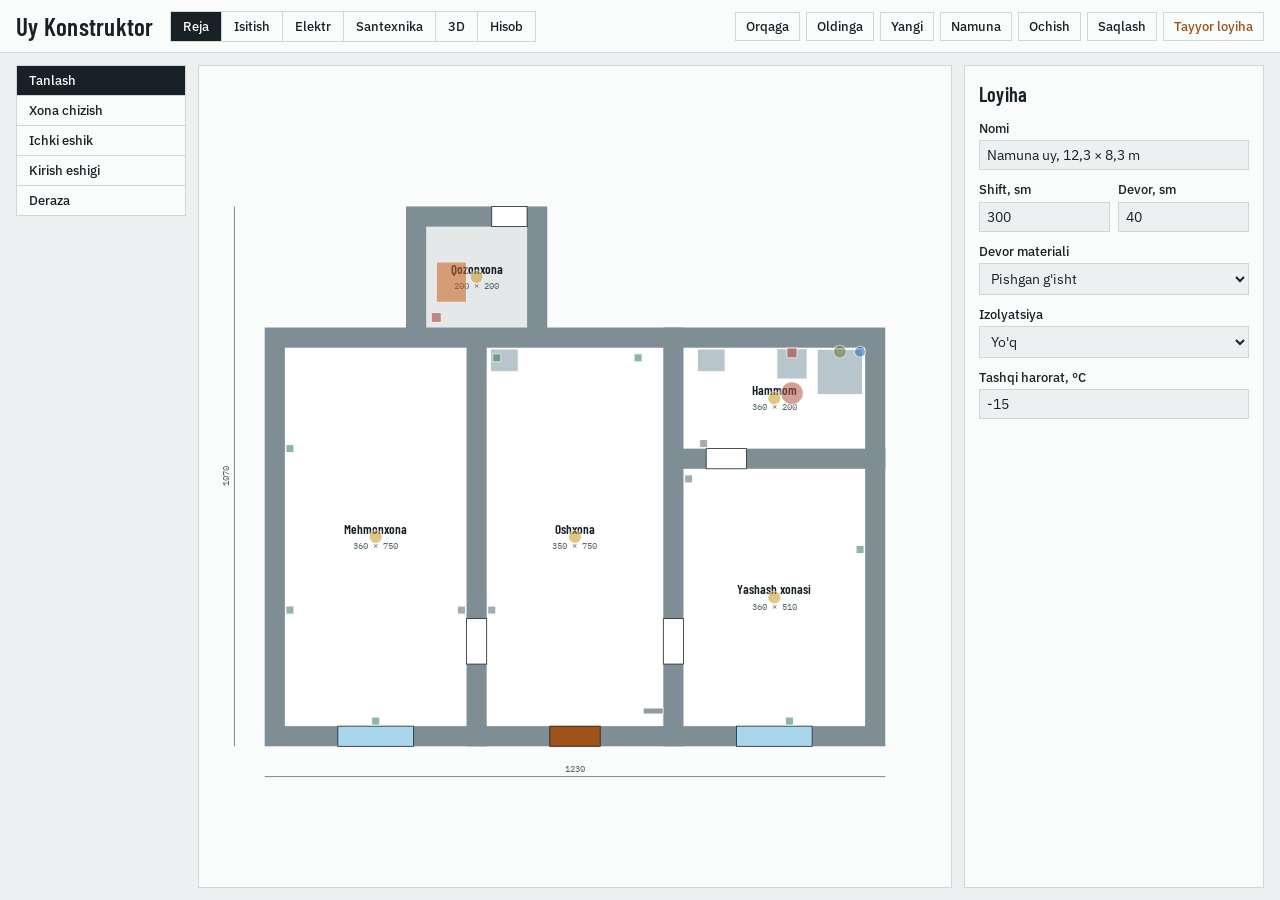
==== index.html @ 4ef57d8b "Add house constructor site Plan editor with heating, electrical and plumbing design, 3D view, bill o" ====
<!doctype html>
<html lang="uz">
<head>
<meta charset="utf-8">
<meta name="viewport" content="width=device-width,initial-scale=1">
<title>Uy Konstruktor</title>
<meta name="description" content="Uy rejasi, isitish, elektr va santexnika tizimlarini loyihalash konstruktori.">
<link rel="preconnect" href="https://fonts.googleapis.com">
<link rel="stylesheet" href="https://fonts.googleapis.com/css2?family=Barlow+Condensed:wght@500;600&family=IBM+Plex+Mono:wght@400;500&family=IBM+Plex+Sans:wght@400;500;600&display=swap">
<link rel="stylesheet" href="css/style.css">
</head>
<body>
<header class="top">
  <h1>Uy Konstruktor</h1>
  <nav class="seg" id="tabs" aria-label="Bo'limlar">
    <button data-t="plan" aria-pressed="true">Reja</button>
    <button data-t="heat" aria-pressed="false">Isitish</button>
    <button data-t="elec" aria-pressed="false">Elektr</button>
    <button data-t="plumb" aria-pressed="false">Santexnika</button>
    <button data-t="view3d" aria-pressed="false">3D</button>
    <button data-t="report" aria-pressed="false">Hisob</button>
  </nav>
  <div class="acts">
    <button id="undo" title="Ctrl+Z">Orqaga</button>
    <button id="redo">Oldinga</button>
    <button id="new">Yangi</button>
    <button id="sample">Namuna</button>
    <button id="import">Ochish</button>
    <button id="export">Saqlash</button>
    <a href="namuna/">Tayyor loyiha</a>
    <input type="file" id="file" accept=".json" hidden>
  </div>
</header>

<main class="work">
  <div class="seg col" id="tools"></div>
  <div class="canvas">
    <div id="planWrap"><svg id="plan" role="application" aria-label="Uy rejasi muharriri"></svg></div>
    <div id="view3dWrap" hidden>
      <div id="gl"></div>
      <div class="over">
        <div class="seg" id="modes">
          <button data-m="cut" aria-pressed="true">Kesim</button>
          <button data-m="ghost" aria-pressed="false">Faqat tizimlar</button>
          <button data-m="full" aria-pressed="false">To'liq uy</button>
        </div>
        <label class="chk"><input type="checkbox" id="o-heat" checked> Isitish</label>
        <label class="chk"><input type="checkbox" id="o-elec" checked> Elektr</label>
        <label class="chk"><input type="checkbox" id="o-plumb" checked> Santexnika</label>
      </div>
      <p id="view3dErr" hidden></p>
    </div>
    <div id="reportWrap" hidden>
      <div class="rephead">
        <h2>Materiallar va narx</h2>
        <button id="print">Chop etish</button>
      </div>
      <p class="hint">Hajmlar loyihadan olinadi. Material narxini o'zingiz yozasiz. Ish haqi taxminiy, ustalar aytgan narx bilan almashtiring.</p>
      <div id="report"></div>
    </div>
  </div>
  <aside id="side"></aside>
</main>
<script src="vendor/three.min.js"></script>
<script src="vendor/OrbitControls.js"></script>
<script type="module" src="js/app.js"></script>
</body>
</html>
---- css/style.css ----
/* Muhandislik varag'i: sovuq kulrang fon, mis urg'u, quvur ranglari ma'noli. */
:root {
  --bg: #edf0f0; --panel: #fafbfb; --fg: #172126; --muted: #56666d; --line: #cdd6d9;
  --accent: #9c5219; --hot: #cc3226; --cold: #1c69ba; --sew: #6e7b3c; --elec: #b98a10;
  --good: #1f7a4d; --bad: #b3261e; --wall: #7f8e95; --room: #fff; --coldroom: #e4e8e8;
  --display: "Barlow Condensed", "Arial Narrow", sans-serif;
  --body: "IBM Plex Sans", "Segoe UI", sans-serif;
  --mono: "IBM Plex Mono", Consolas, monospace;
}
@media (prefers-color-scheme: dark) {
  :root {
    --bg: #11181b; --panel: #182226; --fg: #e6ecee; --muted: #97a7ae; --line: #2e3c42;
    --accent: #e3a06a; --hot: #f2695c; --cold: #62abf0; --sew: #b4c275; --elec: #e6c15a;
    --good: #62c995; --bad: #f2857b; --wall: #5d6e75; --room: #1f2b30; --coldroom: #27343a; color-scheme: dark;
  }
}
* { box-sizing: border-box; }
html, body { height: 100%; }
body { margin: 0; background: var(--bg); color: var(--fg); font: 14px/1.45 var(--body); display: flex; flex-direction: column; }
h1, h2, h3 { font-family: var(--display); font-weight: 600; margin: 0; letter-spacing: .01em; }
h1 { font-size: 25px; white-space: nowrap; }
h2 { font-size: 20px; }
h3 { font-size: 16px; }
.top { display: flex; flex-wrap: wrap; align-items: center; gap: 8px 16px; padding: 8px 16px; background: var(--panel); border-bottom: 1px solid var(--line); }
.seg { display: flex; flex-wrap: wrap; background: var(--panel); border: 1px solid var(--line); }
.seg button { all: unset; cursor: pointer; padding: 6px 12px; font: 500 13px var(--body); color: var(--fg); display: flex; align-items: center; gap: 7px; }
.seg button + button { border-left: 1px solid var(--line); }
.seg button[aria-pressed="true"] { background: var(--fg); color: var(--panel); }
.seg button:focus-visible, .acts button:focus-visible, input:focus-visible, select:focus-visible { outline: 2px solid var(--accent); outline-offset: 1px; }
.seg.col { flex-direction: column; flex-wrap: nowrap; align-self: start; }
.seg.col button + button { border-left: 0; border-top: 1px solid var(--line); }
.seg i { width: 10px; height: 10px; flex: none; }
.acts { margin-left: auto; display: flex; flex-wrap: wrap; gap: 6px; }
.acts button, .acts a, .rephead button { font: 500 13px var(--body); padding: 5px 10px; background: transparent; color: var(--fg); border: 1px solid var(--line); cursor: pointer; text-decoration: none; }
.acts a { color: var(--accent); }
.work { flex: 1; min-height: 0; display: grid; grid-template-columns: 170px minmax(0, 1fr) 300px; gap: 12px; padding: 12px 16px; }
.work.noside { grid-template-columns: minmax(0, 1fr); }
.work.noside #side, .work.noside #tools { display: none; }
#tools[hidden] { display: none; }
.work:has(#tools[hidden]) { grid-template-columns: minmax(0, 1fr) 300px; }
.work.noside:has(#tools[hidden]) { grid-template-columns: minmax(0, 1fr); }
.canvas { min-width: 0; min-height: 0; position: relative; background: var(--panel); border: 1px solid var(--line); overflow: hidden; }
#planWrap, #view3dWrap, #gl { position: absolute; inset: 0; }
#plan { width: 100%; height: 100%; display: block; touch-action: none; cursor: crosshair; font-family: var(--body); }
[hidden] { display: none !important; }
#reportWrap { position: absolute; inset: 0; overflow: auto; padding: 16px; display: block; }
.rephead { display: flex; justify-content: space-between; align-items: center; margin-bottom: 4px; }
.over { position: absolute; top: 10px; left: 10px; display: flex; flex-wrap: wrap; gap: 6px; align-items: center; }
.over .chk { background: var(--panel); border: 1px solid var(--line); padding: 5px 8px; }
#view3dErr { position: absolute; left: 50%; top: 50%; transform: translate(-50%, -50%); margin: 0; background: var(--panel); border: 1px solid var(--bad); padding: 12px 14px; max-width: 80%; }
aside { min-width: 0; overflow: auto; background: var(--panel); border: 1px solid var(--line); padding: 14px; display: flex; flex-direction: column; gap: 10px; }
.f { display: grid; gap: 3px; min-width: 0; }
.f label { font-size: 12.5px; font-weight: 500; }
.row { display: grid; grid-template-columns: 1fr 1fr; gap: 8px; }
input:not([type=checkbox]), select { font: 14px var(--body); padding: 5px 7px; background: var(--bg); color: var(--fg); border: 1px solid var(--line); border-radius: 0; width: 100%; min-width: 0; }
.chk { display: flex; gap: 6px; align-items: center; font-size: 13px; }
.del { font: 500 13px var(--body); padding: 6px; background: transparent; color: var(--bad); border: 1px solid var(--bad); cursor: pointer; }
.u { display: grid; grid-template-columns: auto 1fr; gap: 2px 10px; font-size: 13px; margin: 0; }
.u dt { color: var(--muted); } .u dd { margin: 0; text-align: right; font-family: var(--mono); font-size: 12.5px; }
.good { color: var(--good); font-weight: 600; margin: 0; } .bad { color: var(--bad); font-weight: 600; margin: 0; }
.warn { margin: 0; padding-left: 16px; color: var(--bad); font-size: 13px; }
.hint { color: var(--muted); font-size: 13px; margin: 0 0 10px; }
.mini, .rep { border-collapse: collapse; width: 100%; font-size: 12.5px; font-variant-numeric: tabular-nums; }
.mini th, .mini td { padding: 3px 4px; border-bottom: 1px solid var(--line); text-align: right; }
.mini th { color: var(--muted); font-weight: 500; }
.mini th:first-child, .mini td:first-child { text-align: left; padding-left: 0; }
.rep { font-size: 14px; margin-top: 10px; }
.rep th { color: var(--muted); font-size: 12.5px; font-weight: 500; text-align: right; padding: 6px 8px; border-bottom: 1px solid var(--fg); }
.rep td { padding: 4px 8px; border-bottom: 1px solid var(--line); text-align: right; }
.rep th:first-child, .rep td:first-child { text-align: left; padding-left: 0; }
.rep td:nth-child(2), .rep th:nth-child(2) { text-align: left; color: var(--muted); }
.rep td.grp { font-weight: 600; text-align: left; padding: 14px 0 4px; color: var(--fg); }
.rep input { width: 120px; text-align: right; font-family: var(--mono); }
.kpis { display: grid; grid-template-columns: repeat(3, minmax(0, 1fr)); border-block: 1px solid var(--line); }
.kpi { padding: 10px 14px 10px 0; } .kpi + .kpi { padding-left: 14px; border-left: 1px solid var(--line); }
.kpi span { display: block; font-size: 12.5px; color: var(--muted); }
.kpi b { font: 600 28px/1.15 var(--display); } .kpi small { font: 500 14px var(--body); color: var(--muted); margin-left: 4px; }

/* Reja */
#plan .w { fill: var(--wall); }
#plan .r { fill: var(--room); stroke: none; cursor: move; }
#plan .r.cold { fill: var(--coldroom); }
#plan .r.s { fill: color-mix(in srgb, var(--accent) 14%, var(--room)); }
#plan .rn { font: 600 26px var(--display); fill: var(--fg); text-anchor: middle; pointer-events: none; }
#plan .rs { font: 400 17px var(--mono); fill: var(--muted); text-anchor: middle; pointer-events: none; }
#plan .op { stroke: var(--fg); stroke-width: 1.5; cursor: ew-resize; }
#plan .op.window { fill: #a9d6ea; }
#plan .op.door { fill: var(--room); }
#plan .op.entry { fill: var(--accent); }
#plan .op.s, #plan .it.s { stroke: var(--accent); stroke-width: 5; }
#plan .it { stroke: var(--panel); stroke-width: 2; cursor: move; }
#plan .it.dim { opacity: .55; cursor: default; }
#plan .hd { fill: var(--accent); stroke: var(--panel); stroke-width: 2; cursor: pointer; }
#plan .pv { fill: color-mix(in srgb, var(--accent) 20%, transparent); stroke: var(--accent); stroke-width: 3; stroke-dasharray: 10 8; }
#plan .dm { stroke: var(--muted); stroke-width: 1.5; }
#plan .dt { font: 400 18px var(--mono); fill: var(--muted); text-anchor: middle; }
#plan polyline { fill: none; pointer-events: none; stroke-linejoin: round; }
#plan .ph { stroke: var(--hot); stroke-width: 4; }
#plan .pc { stroke: var(--cold); stroke-width: 4; }
#plan .ps { stroke: var(--sew); }
#plan .pe { stroke: var(--elec); stroke-width: 3; }
#plan .rad { fill: var(--panel); stroke: var(--fg); stroke-width: 2.5; }
#plan .rl { font: 500 16px var(--mono); fill: var(--fg); text-anchor: middle; pointer-events: none; }

@media (max-width: 900px) {
  body { height: auto; }
  .work, .work:has(#tools[hidden]) { grid-template-columns: minmax(0, 1fr); }
  .seg.col { flex-direction: row; flex-wrap: wrap; }
  .canvas { height: 62vh; }
  aside { overflow: visible; }
}
@media print {
  .top, #tools, aside, .rephead button { display: none !important; }
  body { background: #fff; color: #000; }
  .canvas { border: 0; overflow: visible; }
  #reportWrap { position: static; }
}
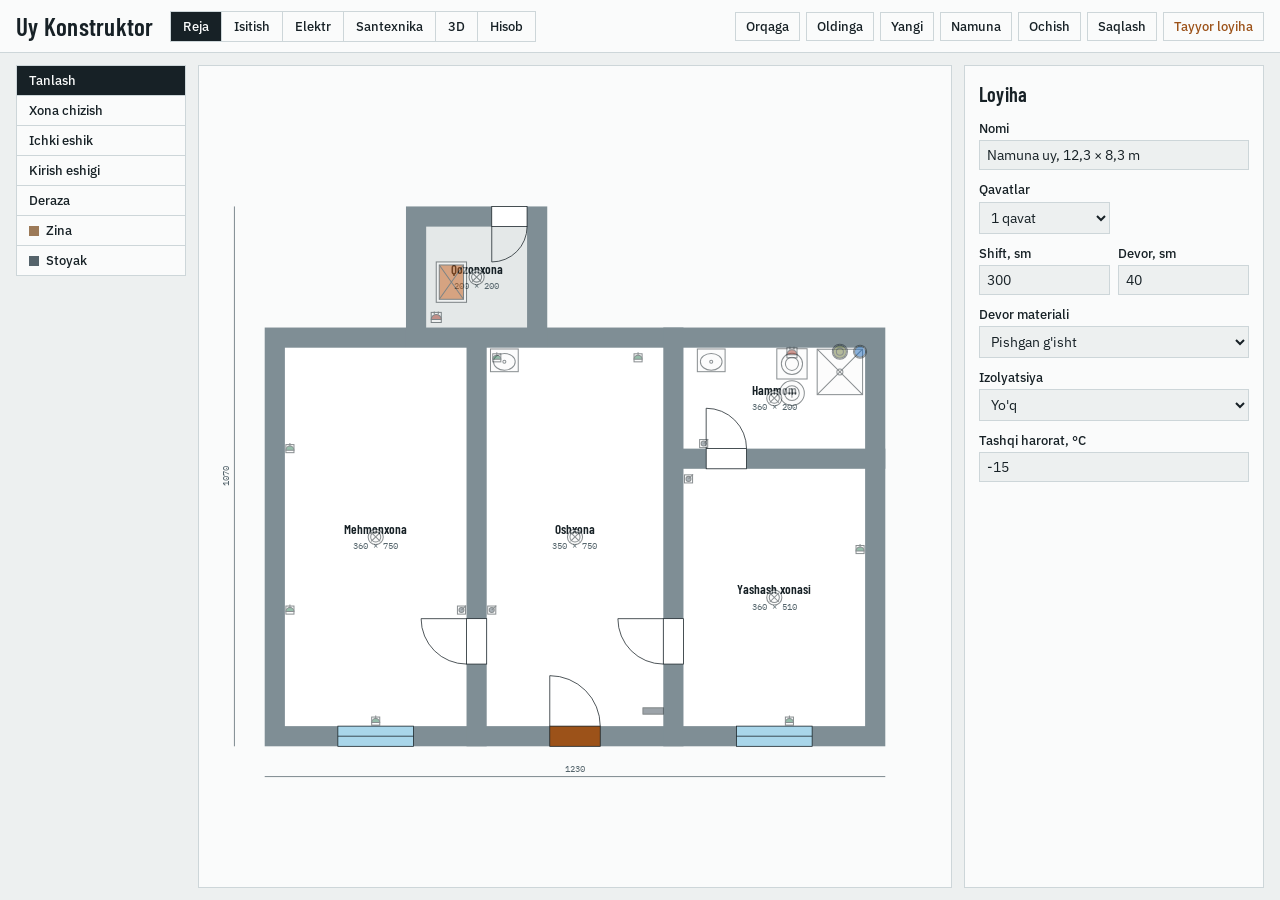
==== commit a991c178: "Support two-storey houses Rooms, openings and items belong to a floor. Heat loss accounts for floors" ====
--- a/index.html
+++ b/index.html
@@ -20,6 +20,7 @@
     <button data-t="view3d" aria-pressed="false">3D</button>
     <button data-t="report" aria-pressed="false">Hisob</button>
   </nav>
+  <div class="seg" id="floors" hidden></div>
   <div class="acts">
     <button id="undo" title="Ctrl+Z">Orqaga</button>
     <button id="redo">Oldinga</button>
@@ -35,7 +36,17 @@
 <main class="work">
   <div class="seg col" id="tools"></div>
   <div class="canvas">
-    <div id="planWrap"><svg id="plan" role="application" aria-label="Uy rejasi muharriri"></svg></div>
+    <div id="planWrap">
+      <svg id="plan" role="application" aria-label="Uy rejasi muharriri"></svg>
+      <div id="planHint" hidden>
+        <h2>Birinchi xonani chizing</h2>
+        <ol>
+          <li>Chapdagi "Xona chizish" tanlangan. Bo'sh joyda sichqonchani bosib, tortib qo'yib yuboring.</li>
+          <li>Xona chetidagi to'rtburchaklarni surib, o'lchamini o'zgartiring.</li>
+          <li>Keyingi xonani yoniga chizing: devor qalinligiga o'zi yopishadi.</li>
+        </ol>
+      </div>
+    </div>
     <div id="view3dWrap" hidden>
       <div id="gl"></div>
       <div class="over">
@@ -44,6 +55,7 @@
           <button data-m="ghost" aria-pressed="false">Faqat tizimlar</button>
           <button data-m="full" aria-pressed="false">To'liq uy</button>
         </div>
+        <select id="o-floor" aria-label="Ko'rsatiladigan qavat"></select>
         <label class="chk"><input type="checkbox" id="o-heat" checked> Isitish</label>
         <label class="chk"><input type="checkbox" id="o-elec" checked> Elektr</label>
         <label class="chk"><input type="checkbox" id="o-plumb" checked> Santexnika</label>
--- a/css/style.css
+++ b/css/style.css
@@ -47,6 +47,7 @@
 .rephead { display: flex; justify-content: space-between; align-items: center; margin-bottom: 4px; }
 .over { position: absolute; top: 10px; left: 10px; display: flex; flex-wrap: wrap; gap: 6px; align-items: center; }
 .over .chk { background: var(--panel); border: 1px solid var(--line); padding: 5px 8px; }
+.over select { width: auto; background: var(--panel); }
 #view3dErr { position: absolute; left: 50%; top: 50%; transform: translate(-50%, -50%); margin: 0; background: var(--panel); border: 1px solid var(--bad); padding: 12px 14px; max-width: 80%; }
 aside { min-width: 0; overflow: auto; background: var(--panel); border: 1px solid var(--line); padding: 14px; display: flex; flex-direction: column; gap: 10px; }
 .f { display: grid; gap: 3px; min-width: 0; }
@@ -54,11 +55,13 @@
 .row { display: grid; grid-template-columns: 1fr 1fr; gap: 8px; }
 input:not([type=checkbox]), select { font: 14px var(--body); padding: 5px 7px; background: var(--bg); color: var(--fg); border: 1px solid var(--line); border-radius: 0; width: 100%; min-width: 0; }
 .chk { display: flex; gap: 6px; align-items: center; font-size: 13px; }
+.plain { font: 500 13px var(--body); padding: 6px; background: transparent; color: var(--fg); border: 1px solid var(--line); cursor: pointer; }
 .del { font: 500 13px var(--body); padding: 6px; background: transparent; color: var(--bad); border: 1px solid var(--bad); cursor: pointer; }
 .u { display: grid; grid-template-columns: auto 1fr; gap: 2px 10px; font-size: 13px; margin: 0; }
 .u dt { color: var(--muted); } .u dd { margin: 0; text-align: right; font-family: var(--mono); font-size: 12.5px; }
 .good { color: var(--good); font-weight: 600; margin: 0; } .bad { color: var(--bad); font-weight: 600; margin: 0; }
 .warn { margin: 0; padding-left: 16px; color: var(--bad); font-size: 13px; }
+.comp { margin: 0; padding-left: 16px; font-size: 13px; display: grid; gap: 2px; }
 .hint { color: var(--muted); font-size: 13px; margin: 0 0 10px; }
 .mini, .rep { border-collapse: collapse; width: 100%; font-size: 12.5px; font-variant-numeric: tabular-nums; }
 .mini th, .mini td { padding: 3px 4px; border-bottom: 1px solid var(--line); text-align: right; }
@@ -87,10 +90,26 @@
 #plan .op.window { fill: #a9d6ea; }
 #plan .op.door { fill: var(--room); }
 #plan .op.entry { fill: var(--accent); }
-#plan .op.s, #plan .it.s { stroke: var(--accent); stroke-width: 5; }
-#plan .it { stroke: var(--panel); stroke-width: 2; cursor: move; }
-#plan .it.dim { opacity: .55; cursor: default; }
-#plan .hd { fill: var(--accent); stroke: var(--panel); stroke-width: 2; cursor: pointer; }
+#plan .op.s { stroke: var(--accent); stroke-width: 5; }
+#plan .it { cursor: move; }
+#plan .it .bg { fill: var(--panel); stroke: var(--fg); stroke-width: 2; }
+#plan .it :not(.bg):not(title) { fill: none; stroke: var(--fg); stroke-width: 2; }
+#plan .it.dim { opacity: .5; cursor: default; }
+#plan .it.s .bg { stroke: var(--accent); stroke-width: 5; }
+#plan .under { fill: none; stroke: var(--muted); stroke-width: 2; stroke-dasharray: 12 10; opacity: .7; }
+#plan .rs2 { fill: none; stroke: var(--accent); stroke-width: 4; }
+#floors[hidden] { display: none; }
+#plan .sym { fill: none; stroke: var(--fg); stroke-width: 1.5; pointer-events: none; }
+#plan .hd { fill: var(--accent); stroke: var(--panel); stroke-width: 2; }
+#plan .hd.n, #plan .hd.s { cursor: ns-resize; }
+#plan .hd.e, #plan .hd.w { cursor: ew-resize; }
+#plan .hd.nw, #plan .hd.se { cursor: nwse-resize; }
+#plan .hd.ne, #plan .hd.sw { cursor: nesw-resize; }
+#plan .ld { font-family: var(--mono); font-weight: 500; fill: var(--accent); text-anchor: middle; pointer-events: none; }
+#plan .pb { stroke: var(--elec); stroke-width: 1.5; stroke-dasharray: 8 6; }
+#plan .jb { fill: #7a4fa3; stroke: var(--panel); stroke-width: 2; }
+#planHint { position: absolute; left: 50%; top: 50%; transform: translate(-50%, -50%); width: min(420px, calc(100% - 32px)); background: var(--panel); border: 1px solid var(--line); padding: 16px 18px; pointer-events: none; }
+#planHint ol { margin: 8px 0 0; padding-left: 18px; display: grid; gap: 5px; }
 #plan .pv { fill: color-mix(in srgb, var(--accent) 20%, transparent); stroke: var(--accent); stroke-width: 3; stroke-dasharray: 10 8; }
 #plan .dm { stroke: var(--muted); stroke-width: 1.5; }
 #plan .dt { font: 400 18px var(--mono); fill: var(--muted); text-anchor: middle; }
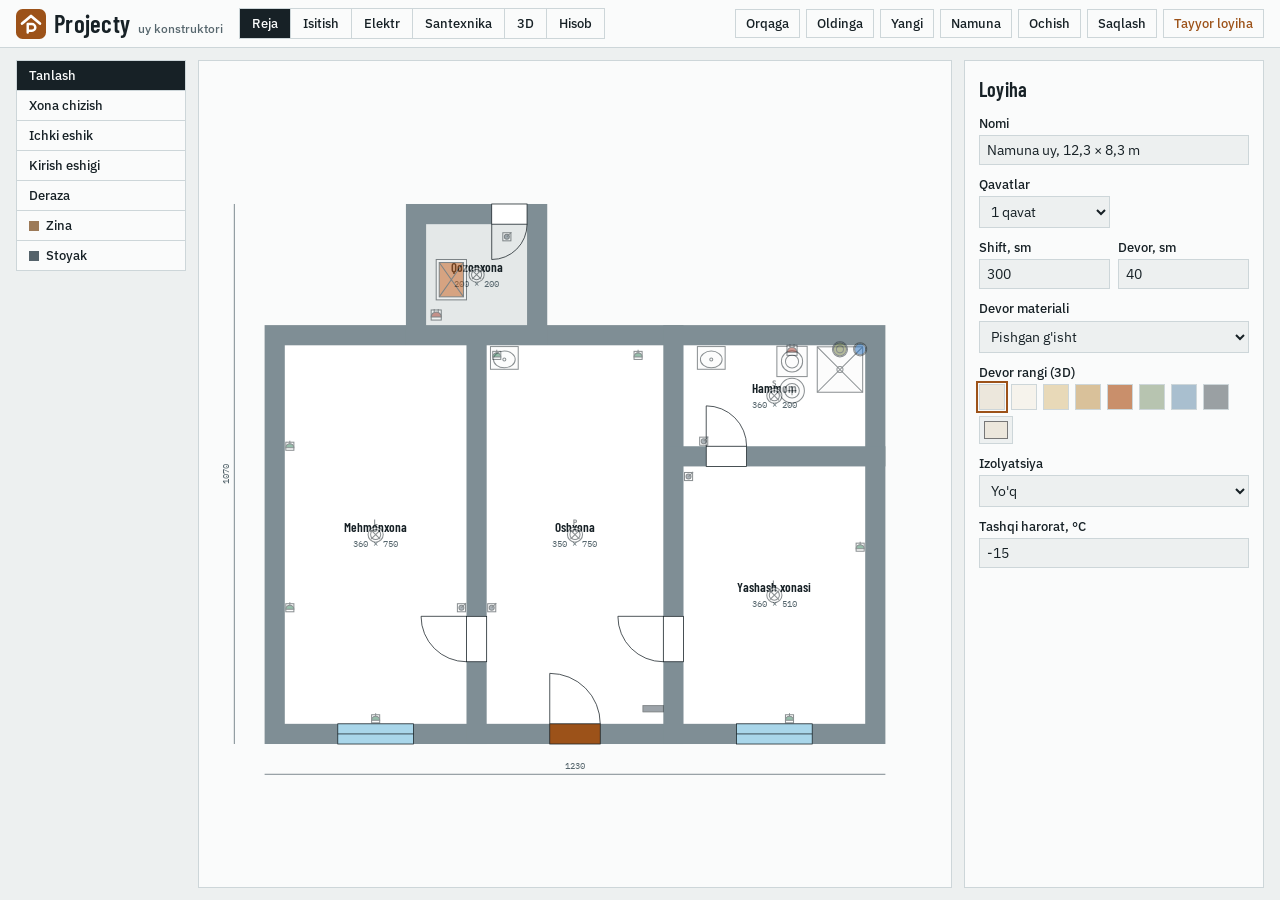
==== commit 4fe11581: "Add Projecty brand, logo and branded Excel/PDF report export - Logo mark (roof + P) as favicon, head" ====
--- a/index.html
+++ b/index.html
@@ -3,15 +3,16 @@
 <head>
 <meta charset="utf-8">
 <meta name="viewport" content="width=device-width,initial-scale=1">
-<title>Uy Konstruktor</title>
+<title>Projecty — uy konstruktori</title>
 <meta name="description" content="Uy rejasi, isitish, elektr va santexnika tizimlarini loyihalash konstruktori.">
 <link rel="preconnect" href="https://fonts.googleapis.com">
 <link rel="stylesheet" href="https://fonts.googleapis.com/css2?family=Barlow+Condensed:wght@500;600&family=IBM+Plex+Mono:wght@400;500&family=IBM+Plex+Sans:wght@400;500;600&display=swap">
+<link rel="icon" href="img/logo-mark.svg" type="image/svg+xml">
 <link rel="stylesheet" href="css/style.css">
 </head>
 <body>
 <header class="top">
-  <h1>Uy Konstruktor</h1>
+  <h1 class="brand"><svg class="mark" viewBox="0 0 32 32" aria-hidden="true"><rect width="32" height="32" rx="7"/><path d="M6.5 15.5L16 7.5l9.5 8"/><path d="M12.5 25V16h4.5a3.6 3.6 0 0 1 0 7.2h-4.5" class="p"/></svg><span>Projecty</span><small>uy konstruktori</small></h1>
   <nav class="seg" id="tabs" aria-label="Bo'limlar">
     <button data-t="plan" aria-pressed="true">Reja</button>
     <button data-t="heat" aria-pressed="false">Isitish</button>
@@ -63,9 +64,10 @@
       <p id="view3dErr" hidden></p>
     </div>
     <div id="reportWrap" hidden>
+      <div class="printbrand"><img src="img/logo.svg" alt="Projecty" width="140" height="33"><span>Uy loyihasi va muhandislik tizimlari · homeprojecty.netlify.app</span></div>
       <div class="rephead">
         <h2>Materiallar va narx</h2>
-        <button id="print">Chop etish</button>
+        <div class="repacts"><button id="xlsx">Excel</button><button id="pdf">PDF</button><button id="print">Chop etish</button></div>
       </div>
       <p class="hint">Hajmlar loyihadan olinadi. Material narxini o'zingiz yozasiz. Ish haqi taxminiy, ustalar aytgan narx bilan almashtiring.</p>
       <div id="report"></div>
--- a/css/style.css
+++ b/css/style.css
@@ -19,6 +19,14 @@
 body { margin: 0; background: var(--bg); color: var(--fg); font: 14px/1.45 var(--body); display: flex; flex-direction: column; }
 h1, h2, h3 { font-family: var(--display); font-weight: 600; margin: 0; letter-spacing: .01em; }
 h1 { font-size: 25px; white-space: nowrap; }
+.brand { display: flex; align-items: center; gap: 8px; line-height: 1; }
+.brand .mark { width: 30px; height: 30px; flex: none; }
+.brand .mark rect { fill: #9c5219; }
+.brand .mark path { fill: none; stroke: #fff; stroke-width: 3; stroke-linecap: round; stroke-linejoin: round; }
+.brand .mark path.p { stroke-width: 2.6; }
+.brand small { font: 500 12px var(--body); color: var(--muted); letter-spacing: 0; align-self: flex-end; margin-bottom: 3px; }
+.repacts { display: flex; gap: 6px; }
+.printbrand { display: none; }
 h2 { font-size: 20px; }
 h3 { font-size: 16px; }
 .top { display: flex; flex-wrap: wrap; align-items: center; gap: 8px 16px; padding: 8px 16px; background: var(--panel); border-bottom: 1px solid var(--line); }
@@ -74,6 +82,14 @@
 .rep td:nth-child(2), .rep th:nth-child(2) { text-align: left; color: var(--muted); }
 .rep td.grp { font-weight: 600; text-align: left; padding: 14px 0 4px; color: var(--fg); }
 .rep input { width: 120px; text-align: right; font-family: var(--mono); }
+.rep input.qty { width: 80px; }
+.xdel { font: 600 14px var(--body); color: var(--bad); background: transparent; border: 1px solid var(--line); cursor: pointer; padding: 0 6px; margin-left: 4px; }
+.addrow { margin-top: 22px; padding-top: 12px; border-top: 1px solid var(--fg); display: grid; grid-template-columns: repeat(4, minmax(0, 1fr)); gap: 8px 12px; align-items: end; max-width: 820px; }
+.addrow h3 { grid-column: 1 / -1; }
+.addrow label { display: grid; gap: 3px; font-size: 12.5px; font-weight: 500; min-width: 0; }
+.addrow label.wide { grid-column: span 2; }
+.addrow label.chk { display: flex; font-weight: 400; }
+@media (max-width: 700px) { .addrow { grid-template-columns: minmax(0, 1fr) minmax(0, 1fr); } }
 .kpis { display: grid; grid-template-columns: repeat(3, minmax(0, 1fr)); border-block: 1px solid var(--line); }
 .kpi { padding: 10px 14px 10px 0; } .kpi + .kpi { padding-left: 14px; border-left: 1px solid var(--line); }
 .kpi span { display: block; font-size: 12.5px; color: var(--muted); }
@@ -107,7 +123,24 @@
 #plan .hd.ne, #plan .hd.sw { cursor: nesw-resize; }
 #plan .ld { font-family: var(--mono); font-weight: 500; fill: var(--accent); text-anchor: middle; pointer-events: none; }
 #plan .pb { stroke: var(--elec); stroke-width: 1.5; stroke-dasharray: 8 6; }
-#plan .jb { fill: #7a4fa3; stroke: var(--panel); stroke-width: 2; }
+#plan .jb { fill: #7a4fa3; stroke: var(--panel); stroke-width: 2; cursor: pointer; }
+#plan .el.kb { fill: #7a4fa3; font-size: 18px; }
+#plan .jb.s { stroke: var(--accent); stroke-width: 5; }
+#plan .pb.sw { stroke: var(--hot); stroke-dasharray: 3 5; }
+#plan .pb.lt { stroke: var(--elec); stroke-dasharray: none; }
+#plan .ctl { fill: none; stroke: var(--muted); stroke-width: 1.5; stroke-dasharray: 2 6; pointer-events: none; }
+#plan .cl { font: 500 13px var(--mono); fill: var(--elec); text-anchor: middle; pointer-events: none; paint-order: stroke; stroke: var(--panel); stroke-width: 4px; }
+#plan .el { font: 600 15px var(--mono); fill: var(--fg); pointer-events: none; paint-order: stroke; stroke: var(--panel); stroke-width: 4px; }
+#plan .pl { font: 500 13px var(--mono); text-anchor: middle; pointer-events: none; paint-order: stroke; stroke: var(--panel) !important; stroke-width: 4px !important; }
+#plan .pl.ps { fill: var(--sew); } #plan .pl.pc { fill: var(--cold); } #plan .pl.ph { fill: var(--hot); }
+#plan .fl { stroke-dasharray: 10 6; }
+#plan .co circle, #plan .vt circle { fill: var(--panel); stroke: var(--sew); stroke-width: 3; }
+#plan .co text, #plan .vt text { font: 700 14px var(--mono); fill: var(--sew); text-anchor: middle; }
+#plan .co, #plan .vt { pointer-events: none; }
+.bx { width: 100%; height: auto; flex: none; display: block; font-family: var(--mono); }
+.bx .bus { stroke-width: 3; }
+.bx text { font-size: 11px; fill: var(--fg); }
+.bx .dev { fill: var(--bg); stroke: var(--line); }
 #planHint { position: absolute; left: 50%; top: 50%; transform: translate(-50%, -50%); width: min(420px, calc(100% - 32px)); background: var(--panel); border: 1px solid var(--line); padding: 16px 18px; pointer-events: none; }
 #planHint ol { margin: 8px 0 0; padding-left: 18px; display: grid; gap: 5px; }
 #plan .pv { fill: color-mix(in srgb, var(--accent) 20%, transparent); stroke: var(--accent); stroke-width: 3; stroke-dasharray: 10 8; }
@@ -118,7 +151,18 @@
 #plan .pc { stroke: var(--cold); stroke-width: 4; }
 #plan .ps { stroke: var(--sew); }
 #plan .pe { stroke: var(--elec); stroke-width: 3; }
-#plan .rad { fill: var(--panel); stroke: var(--fg); stroke-width: 2.5; }
+#plan .rad { fill: var(--panel); stroke: var(--fg); stroke-width: 2.5; cursor: move; }
+#plan .rad.panel { fill: color-mix(in srgb, var(--fg) 12%, var(--panel)); }
+#plan .rad.s { stroke: var(--accent); stroke-width: 5; }
+#plan .pu { stroke: var(--hot); stroke-width: 1.5; opacity: .55; }
+#plan .thin { stroke-width: 2; }
+#plan .man { fill: #b0862b; stroke: var(--panel); stroke-width: 2; stroke-dasharray: 6 4; }
+.swatches { display: flex; flex-wrap: wrap; gap: 6px; align-items: center; }
+.swatches .sw { width: 26px; height: 26px; padding: 0; border: 1px solid var(--line); cursor: pointer; }
+.swatches .sw[aria-pressed="true"] { outline: 2px solid var(--accent); outline-offset: 1px; }
+.swatches input[type=color] { width: 34px; height: 28px; padding: 0 2px; }
+.gsel { width: auto; padding: 2px 4px; font-size: 12px; }
+.mini small { color: var(--muted); }
 #plan .rl { font: 500 16px var(--mono); fill: var(--fg); text-anchor: middle; pointer-events: none; }
 
 @media (max-width: 900px) {
@@ -129,7 +173,10 @@
   aside { overflow: visible; }
 }
 @media print {
-  .top, #tools, aside, .rephead button { display: none !important; }
+  .top, #tools, aside, .rephead button, .addrow, .xdel { display: none !important; }
+  .rep input { border: 0; background: none; }
+  .printbrand { display: flex; align-items: center; justify-content: space-between; gap: 16px; border-bottom: 2px solid #9c5219; padding-bottom: 8px; margin-bottom: 12px; font-size: 11px; color: #56666d; }
+  .repacts { display: none !important; }
   body { background: #fff; color: #000; }
   .canvas { border: 0; overflow: visible; }
   #reportWrap { position: static; }
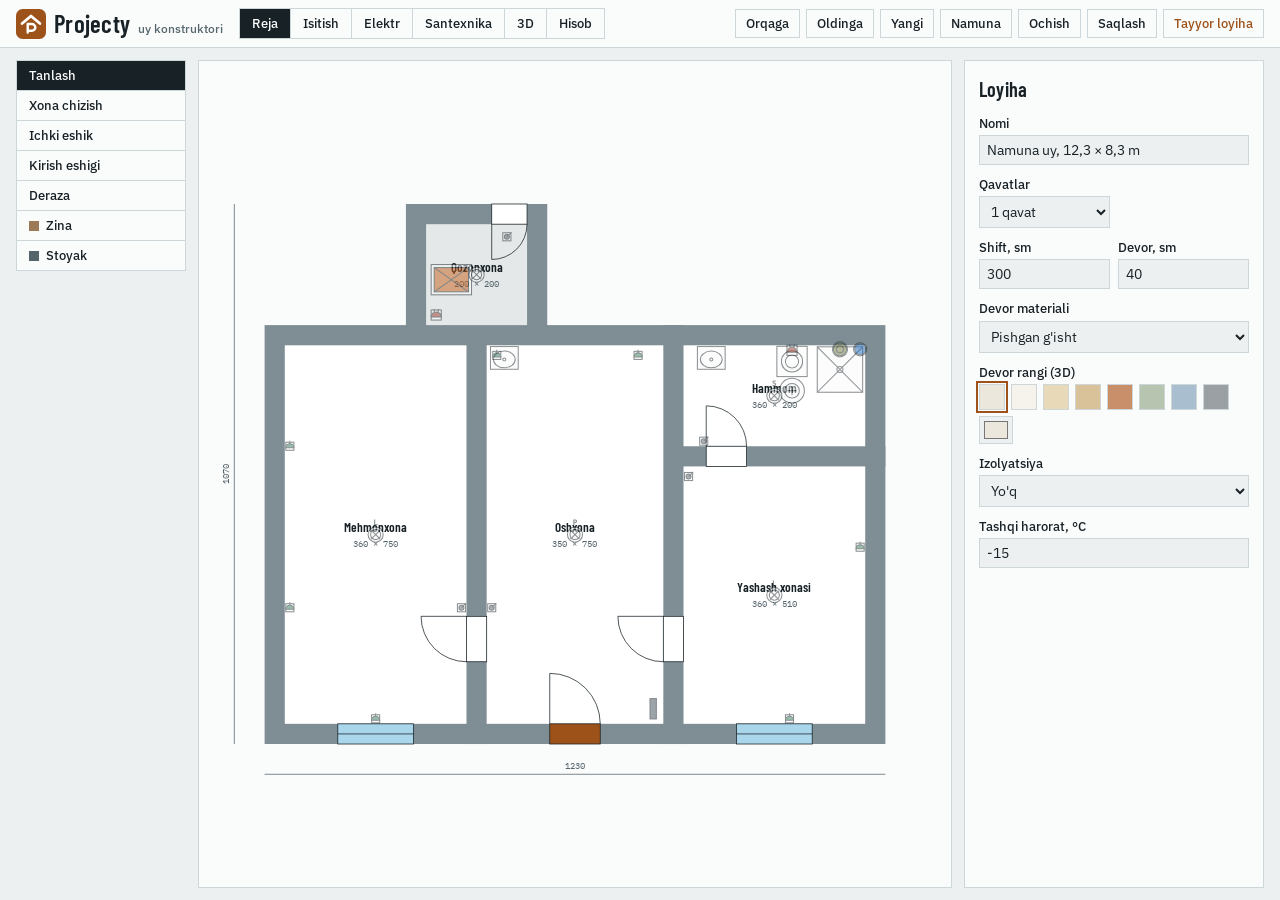
==== commit a4905641: "Use the new site address santex-project.netlify.app in reports Co-Authored-By: Claude Opus 5.5 <nore" ====
--- a/index.html
+++ b/index.html
@@ -64,7 +64,7 @@
       <p id="view3dErr" hidden></p>
     </div>
     <div id="reportWrap" hidden>
-      <div class="printbrand"><img src="img/logo.svg" alt="Projecty" width="140" height="33"><span>Uy loyihasi va muhandislik tizimlari · homeprojecty.netlify.app</span></div>
+      <div class="printbrand"><img src="img/logo.svg" alt="Projecty" width="140" height="33"><span>Uy loyihasi va muhandislik tizimlari · santex-project.netlify.app</span></div>
       <div class="rephead">
         <h2>Materiallar va narx</h2>
         <div class="repacts"><button id="xlsx">Excel</button><button id="pdf">PDF</button><button id="print">Chop etish</button></div>
--- a/css/style.css
+++ b/css/style.css
@@ -83,6 +83,12 @@
 .rep td.grp { font-weight: 600; text-align: left; padding: 14px 0 4px; color: var(--fg); }
 .rep input { width: 120px; text-align: right; font-family: var(--mono); }
 .rep input.qty { width: 80px; }
+.rep td .xdel { opacity: .35; }
+.rep tr:hover .xdel, .rep .xdel:focus-visible { opacity: 1; }
+.hiddenrows { margin-top: 18px; max-width: 820px; }
+.hiddenrows ul { list-style: none; margin: 6px 0 0; padding: 0; display: grid; gap: 4px; }
+.hiddenrows li { display: flex; justify-content: space-between; align-items: center; gap: 12px; padding: 4px 0; border-bottom: 1px solid var(--line); font-size: 13px; color: var(--muted); }
+.hiddenrows li span { text-decoration: line-through; }
 .xdel { font: 600 14px var(--body); color: var(--bad); background: transparent; border: 1px solid var(--line); cursor: pointer; padding: 0 6px; margin-left: 4px; }
 .addrow { margin-top: 22px; padding-top: 12px; border-top: 1px solid var(--fg); display: grid; grid-template-columns: repeat(4, minmax(0, 1fr)); gap: 8px 12px; align-items: end; max-width: 820px; }
 .addrow h3 { grid-column: 1 / -1; }
@@ -132,6 +138,7 @@
 #plan .cl { font: 500 13px var(--mono); fill: var(--elec); text-anchor: middle; pointer-events: none; paint-order: stroke; stroke: var(--panel); stroke-width: 4px; }
 #plan .el { font: 600 15px var(--mono); fill: var(--fg); pointer-events: none; paint-order: stroke; stroke: var(--panel); stroke-width: 4px; }
 #plan .pl { font: 500 13px var(--mono); text-anchor: middle; pointer-events: none; paint-order: stroke; stroke: var(--panel) !important; stroke-width: 4px !important; }
+#plan .pl.hd2 { fill: var(--hot); font-weight: 600; font-size: 22px; }
 #plan .pl.ps { fill: var(--sew); } #plan .pl.pc { fill: var(--cold); } #plan .pl.ph { fill: var(--hot); }
 #plan .fl { stroke-dasharray: 10 6; }
 #plan .co circle, #plan .vt circle { fill: var(--panel); stroke: var(--sew); stroke-width: 3; }
@@ -173,7 +180,7 @@
   aside { overflow: visible; }
 }
 @media print {
-  .top, #tools, aside, .rephead button, .addrow, .xdel { display: none !important; }
+  .top, #tools, aside, .rephead button, .addrow, .xdel, .hiddenrows { display: none !important; }
   .rep input { border: 0; background: none; }
   .printbrand { display: flex; align-items: center; justify-content: space-between; gap: 16px; border-bottom: 2px solid #9c5219; padding-bottom: 8px; margin-bottom: 12px; font-size: 11px; color: #56666d; }
   .repacts { display: none !important; }
